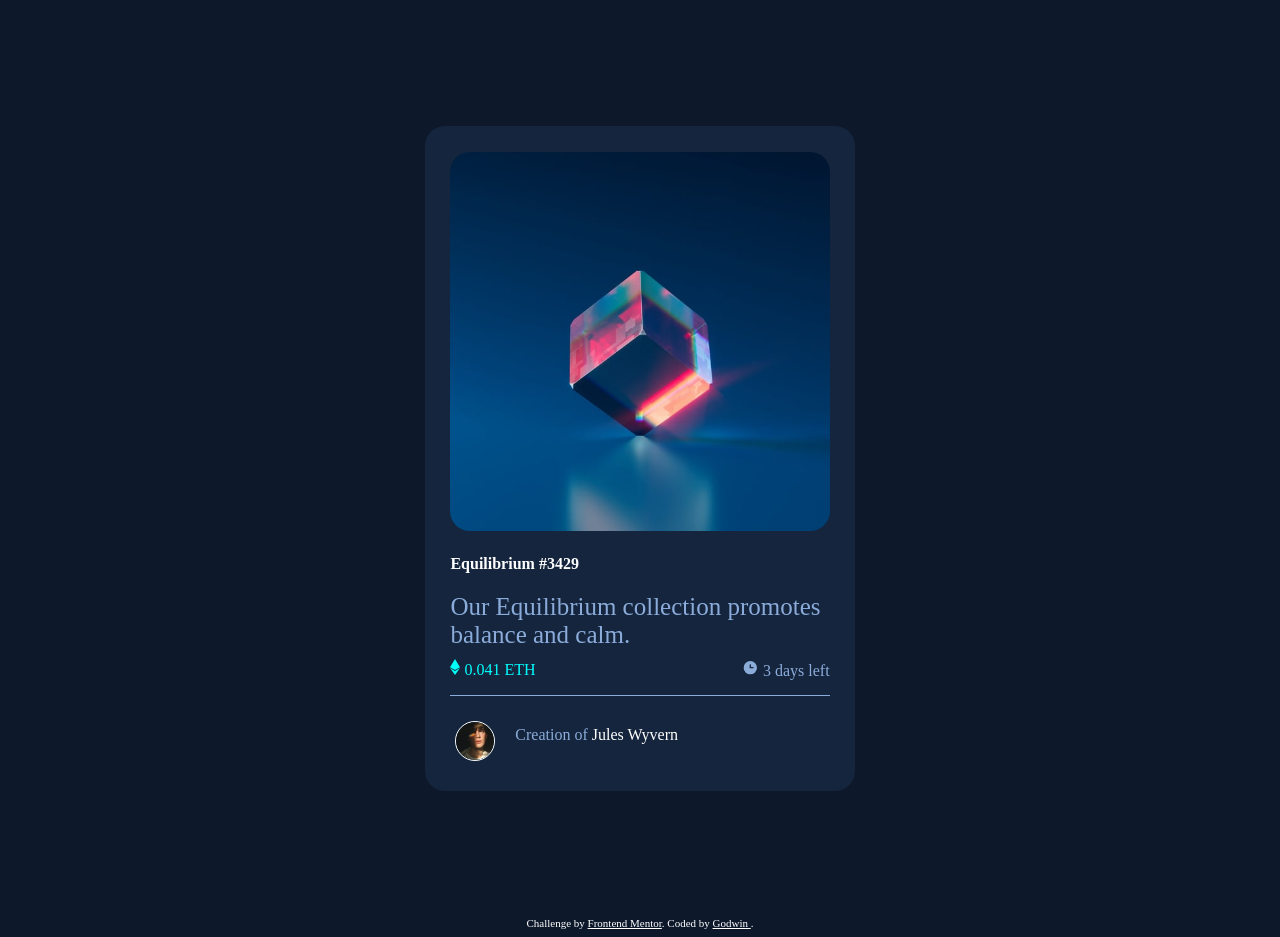
==== index.html @ ea43d94f "Add files via upload" ====
<!DOCTYPE html>
<html lang="en">
  <head>
    <meta charset="UTF-8" />
    <meta name="viewport" content="width=device-width, initial-scale=1.0" />
    <!-- displays site properly based on user's device -->

    <link
      rel="icon"
      type="image/png"
      sizes="32x32"
      href="./images/favicon-32x32.png"
    />

    <title>Frontend Mentor | NFT preview card component</title>
    <link rel="stylesheet" href="css/projectcss.css" />
  </head>

  <body>
    <div class="card">
      <div class="pico">
        <img
          class="pic"
          src="./images/image-equilibrium.jpg"
          alt="Equilibrium"
        />
        <!--<img class="eye" src="./images/icon-view.svg" alt="veiw" />-->
        <div class="equil">Equilibrium #3429</div>
      </div>
      <div class="about">
        Our Equilibrium collection promotes balance and calm.
      </div>
      <div class="ethdays">
        <ul>
          <li>
            <img src="./images/icon-ethereum.svg" alt="ETH" width="10px" />
            0.041 ETH
          </li>

          <li>
            <img src="./images/icon-clock.svg" alt="clock" />
            3 days left
          </li>
        </ul>
      </div>

      <div class="creator">
        <img src="./images/image-avatar.png" alt="image-avatar" />
        <div class="author">Creation of <b> Jules Wyvern</b></div>
      </div>
    </div>

    <div class="attribution">
      Challenge by
      <a href="https://www.frontendmentor.io?ref=challenge" target="_blank"
        >Frontend Mentor</a
      >. Coded by <a href="facebook.com/datphoenixx"> Godwin </a>.
    </div>
  </body>
</html>
---- css/projectcss.css ----
@media screen and (max-width: 375px) {
  body {
    max-width: 375px;
  }
}

@font-face {
  font-family: Outfit;
  src: url(./font/Outfit.ttf);
}

body {
  background-color: #0d192b;
  font-family: Outfit;
  color: white;
  min-width: 375px;
  max-width: 1440px;
}

.attribution {
  font-size: 11px;
  text-align: center;
  color: white;
}

.attribution a {
  color: white;
}

.card {
  width: 30%;
  margin: 10% auto;
  background: #14253d;
  padding: 2%;
  border-radius: 20px;
  font-weight: 300;
  color: #8bacda;
}

.card .pic {
  border-radius: 20px;
  width: 100%;
  position: relative;
  top: 0;
  left: 0;
}

.card .eye {
  position: absolute;
  display: -webkit-box;
  display: -ms-flexbox;
  display: flex;
  top: 50%;
  left: 48%;
}

.pico {
  position: relative;
  top: 0;
  left: 0;
}

.pico .equil {
  color: white;
  margin-top: 20px;
  font-weight: 600;
}

.about {
  font-weight: 400;
  font-size: 25px;
  margin-top: 20px;
  margin-bottom: 10px;
}

.ethdays {
  margin-top: 10px;
  margin-bottom: 20px;
  border-bottom: 1px solid #8bacda;
  padding-bottom: 15px;
}

.ethdays ul {
  margin: 0;
  padding: 0;
  overflow: hidden;
}

.ethdays ul li:first-child {
  list-style-type: none;
  float: left;
  color: cyan;
}

.ethdays ul li:last-child {
  list-style-type: none;
  float: right;
}

.creator {
  margin: 0;
  padding: 0;
  display: -webkit-box;
  display: -ms-flexbox;
  display: flex;
  -webkit-box-align: centre;
  -ms-flex-align: centre;
  align-items: centre;
}

.creator img {
  margin: 5px;
  width: 10%;
  border: solid white 1.5px;
  border-radius: 50%;
}

.creator .author {
  margin: 5px;
  padding: 5px 10px;
}

.creator .author b {
  color: white;
  font-weight: 400;
}
/*# sourceMappingURL=projectcss.css.map */
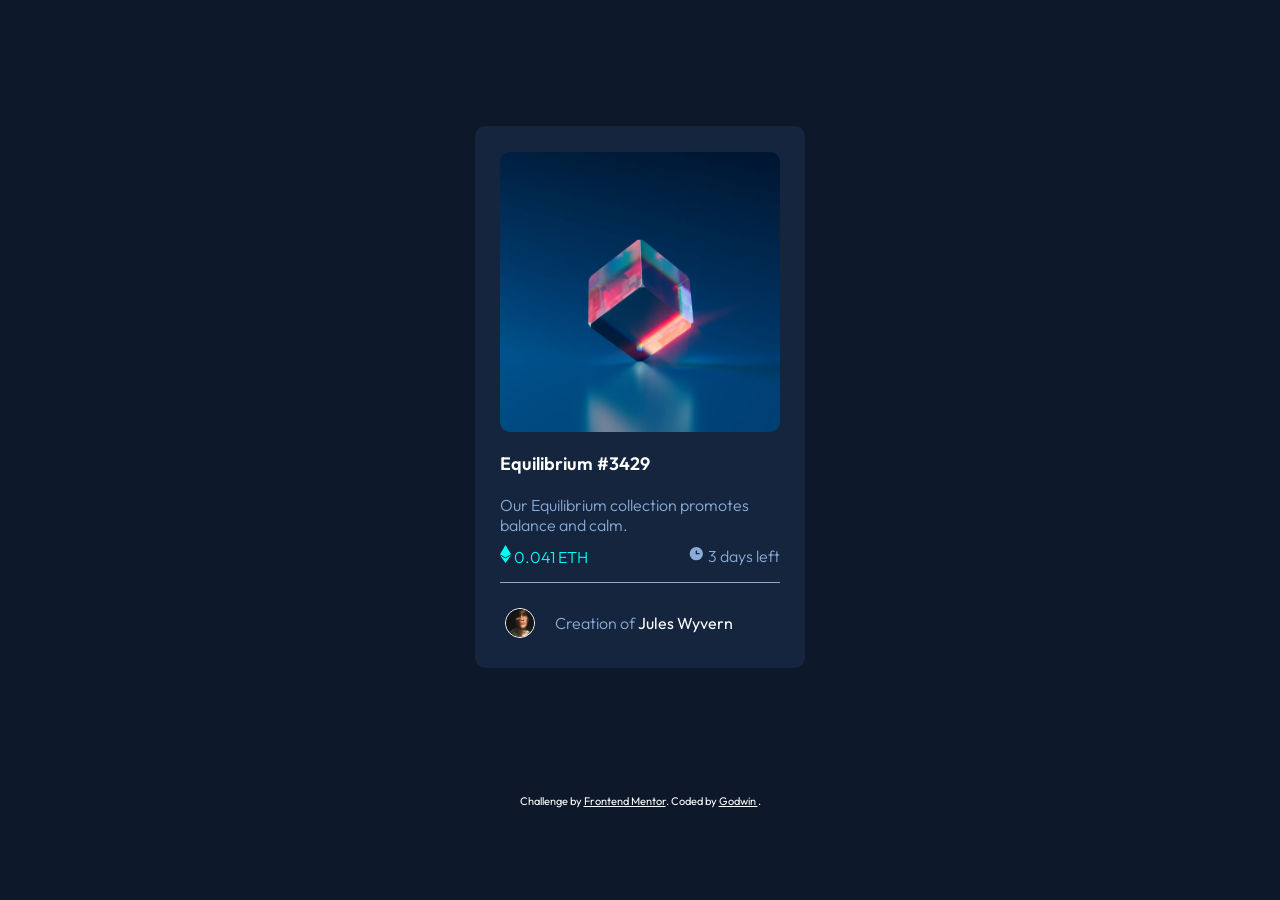
==== commit 44df3e08: "Add files via upload" ====
--- a/index.html
+++ b/index.html
@@ -3,7 +3,12 @@
   <head>
     <meta charset="UTF-8" />
     <meta name="viewport" content="width=device-width, initial-scale=1.0" />
-    <!-- displays site properly based on user's device -->
+    <link rel="preconnect" href="https://fonts.googleapis.com" />
+    <link rel="preconnect" href="https://fonts.gstatic.com" crossorigin />
+    <link
+      href="https://fonts.googleapis.com/css2?family=Outfit:wght@300;400;600&display=swap"
+      rel="stylesheet"
+    />
 
     <link
       rel="icon"
@@ -17,23 +22,25 @@
   </head>
 
   <body>
-    <div class="card">
+    <main class="card">
       <div class="pico">
         <img
           class="pic"
           src="./images/image-equilibrium.jpg"
           alt="Equilibrium"
         />
-        <!--<img class="eye" src="./images/icon-view.svg" alt="veiw" />-->
-        <div class="equil">Equilibrium #3429</div>
+        <div class="eye_veiw">
+          <img src="./images/icon-view.svg" alt="veiw" class="eye" />
+        </div>
       </div>
+      <h1 class="equil">Equilibrium #3429</h1>
       <div class="about">
         Our Equilibrium collection promotes balance and calm.
       </div>
       <div class="ethdays">
         <ul>
           <li>
-            <img src="./images/icon-ethereum.svg" alt="ETH" width="10px" />
+            <img src="./images/icon-ethereum.svg" alt="ETH" class="eth" />
             0.041 ETH
           </li>
 
@@ -48,13 +55,13 @@
         <img src="./images/image-avatar.png" alt="image-avatar" />
         <div class="author">Creation of <b> Jules Wyvern</b></div>
       </div>
-    </div>
+    </main>
 
-    <div class="attribution">
+    <footer class="attribution">
       Challenge by
       <a href="https://www.frontendmentor.io?ref=challenge" target="_blank"
         >Frontend Mentor</a
-      >. Coded by <a href="facebook.com/datphoenixx"> Godwin </a>.
-    </div>
+      >. Coded by <a href="frontendmentor.io/el9ty6ix"> Godwin </a>.
+    </footer>
   </body>
 </html>
--- a/css/projectcss.css
+++ b/css/projectcss.css
@@ -1,12 +1,12 @@
-@media screen and (max-width: 375px) {
-  body {
-    max-width: 375px;
-  }
-}
-
+/*@media screen and (max-width: 375px) {
+  body {
+    max-width: fit-content;
+    min-width: 375px;
+  }
+}*/
 @font-face {
   font-family: Outfit;
-  src: url(./font/Outfit.ttf);
+  src: url(/font/Outfit.ttf);
 }
 
 body {
@@ -28,45 +28,63 @@
 }
 
 .card {
-  width: 30%;
+  width: 280px;
   margin: 10% auto;
   background: #14253d;
   padding: 2%;
-  border-radius: 20px;
+  border-radius: 10px;
+  position: relative;
   font-weight: 300;
   color: #8bacda;
 }
 
 .card .pic {
-  border-radius: 20px;
+  border-radius: 10px;
   width: 100%;
   position: relative;
   top: 0;
   left: 0;
+  display: block;
 }
 
-.card .eye {
+.eye_veiw {
+  opacity: 0;
   position: absolute;
-  display: -webkit-box;
-  display: -ms-flexbox;
-  display: flex;
   top: 50%;
-  left: 48%;
+  left: 50%;
+  -webkit-transform: translate(-50%, -50%);
+          transform: translate(-50%, -50%);
 }
 
 .pico {
   position: relative;
   top: 0;
   left: 0;
+  border-radius: 10px;
 }
 
-.pico .equil {
-  color: white;
-  margin-top: 20px;
-  font-weight: 600;
+.pico:hover {
+  position: relative;
+  top: 0;
+  left: 0;
+  background-color: rgba(0, 255, 255, 0.8);
 }
 
-.about {
+.pico:hover .pic {
+  opacity: 0.3;
+}
+
+.pico:hover .eye_veiw {
+  opacity: 1;
+  width: auto;
+}
+
+.pico .eye {
+  width: 40px;
+  padding: 16px 32px;
+}
+
+.pico .about {
   font-weight: 400;
   font-size: 25px;
   margin-top: 20px;
@@ -97,6 +115,22 @@
   float: right;
 }
 
+.ethdays ul li:last-child .eth {
+  width: 10px;
+}
+
+.equil {
+  color: white;
+  margin-top: 20px;
+  font-weight: 600;
+  font-size: 18px;
+  margin-bottom: 20px;
+}
+
+.equil:hover {
+  color: cyan;
+}
+
 .creator {
   margin: 0;
   padding: 0;
@@ -104,8 +138,8 @@
   display: -ms-flexbox;
   display: flex;
   -webkit-box-align: centre;
-  -ms-flex-align: centre;
-  align-items: centre;
+      -ms-flex-align: centre;
+          align-items: centre;
 }
 
 .creator img {
@@ -124,4 +158,8 @@
   color: white;
   font-weight: 400;
 }
-/*# sourceMappingURL=projectcss.css.map */
+
+.creator .author:hover b {
+  color: cyan;
+}
+/*# sourceMappingURL=projectcss.css.map */
